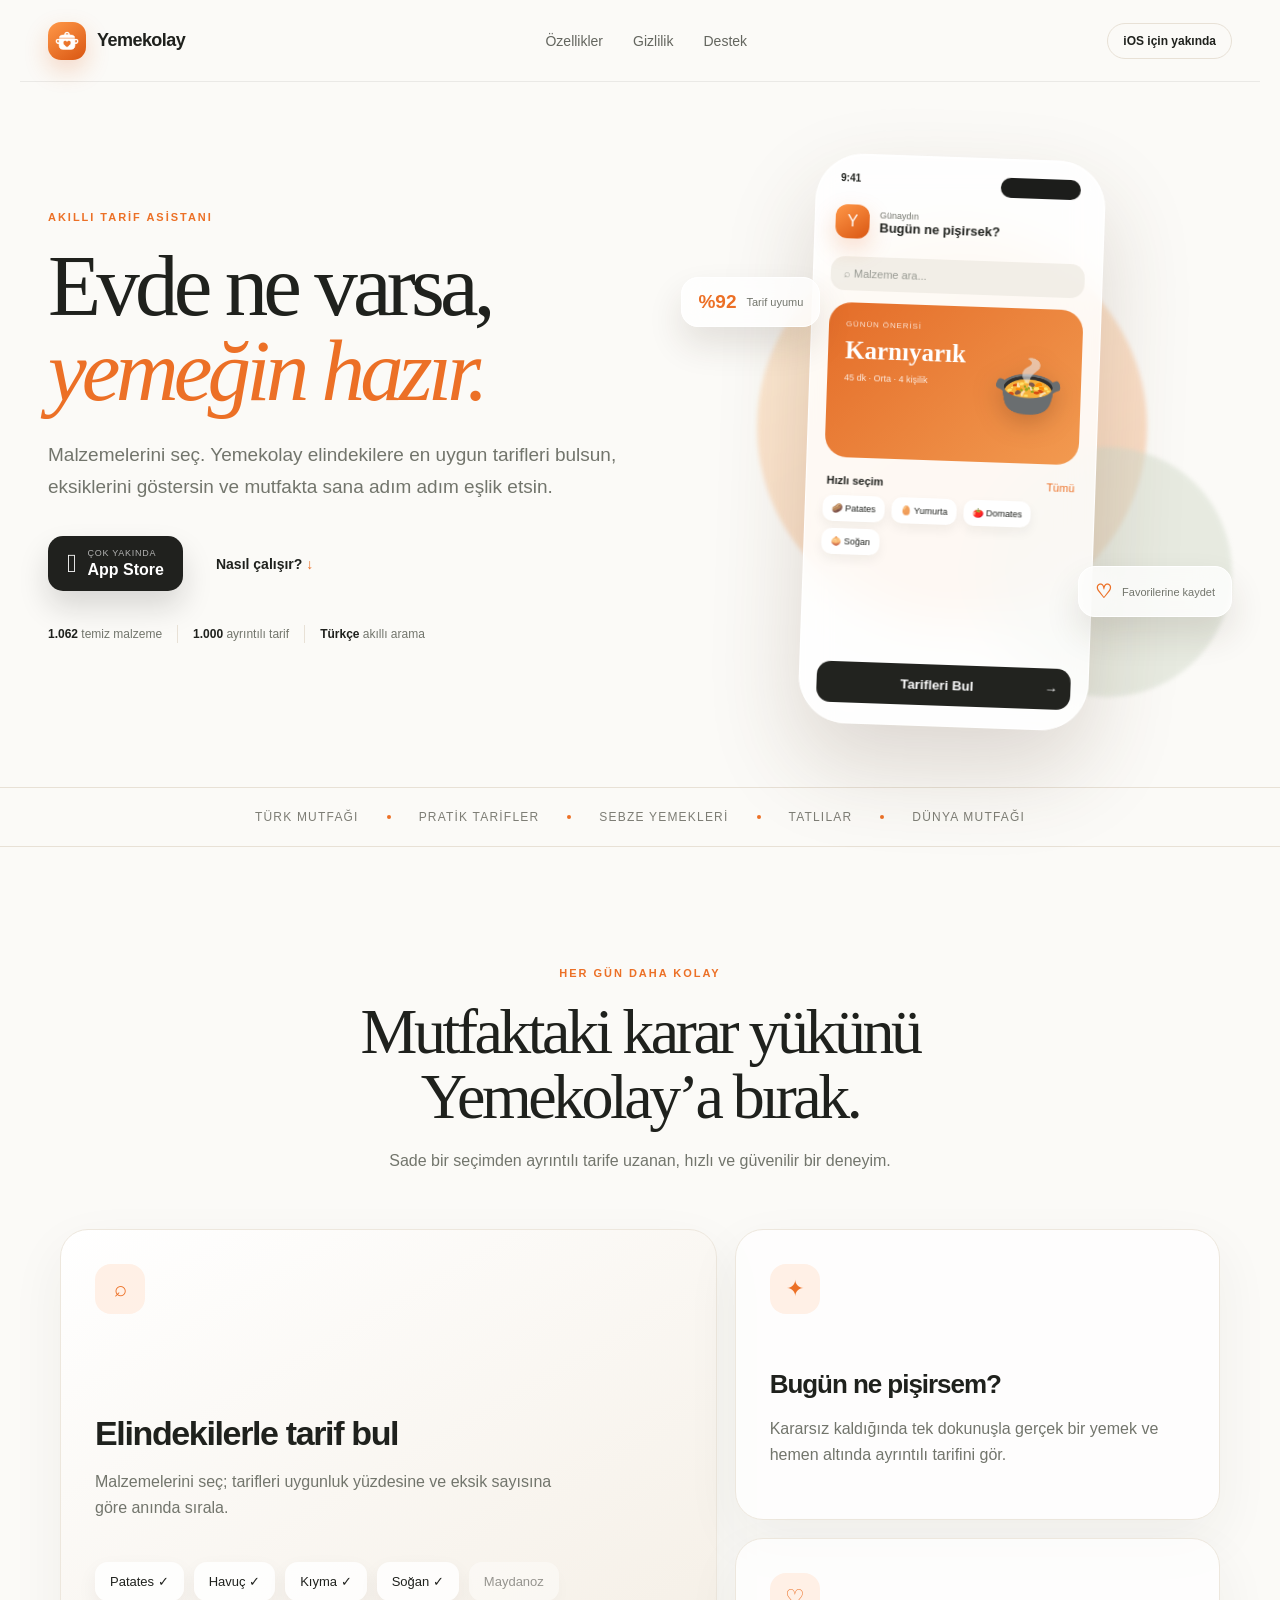
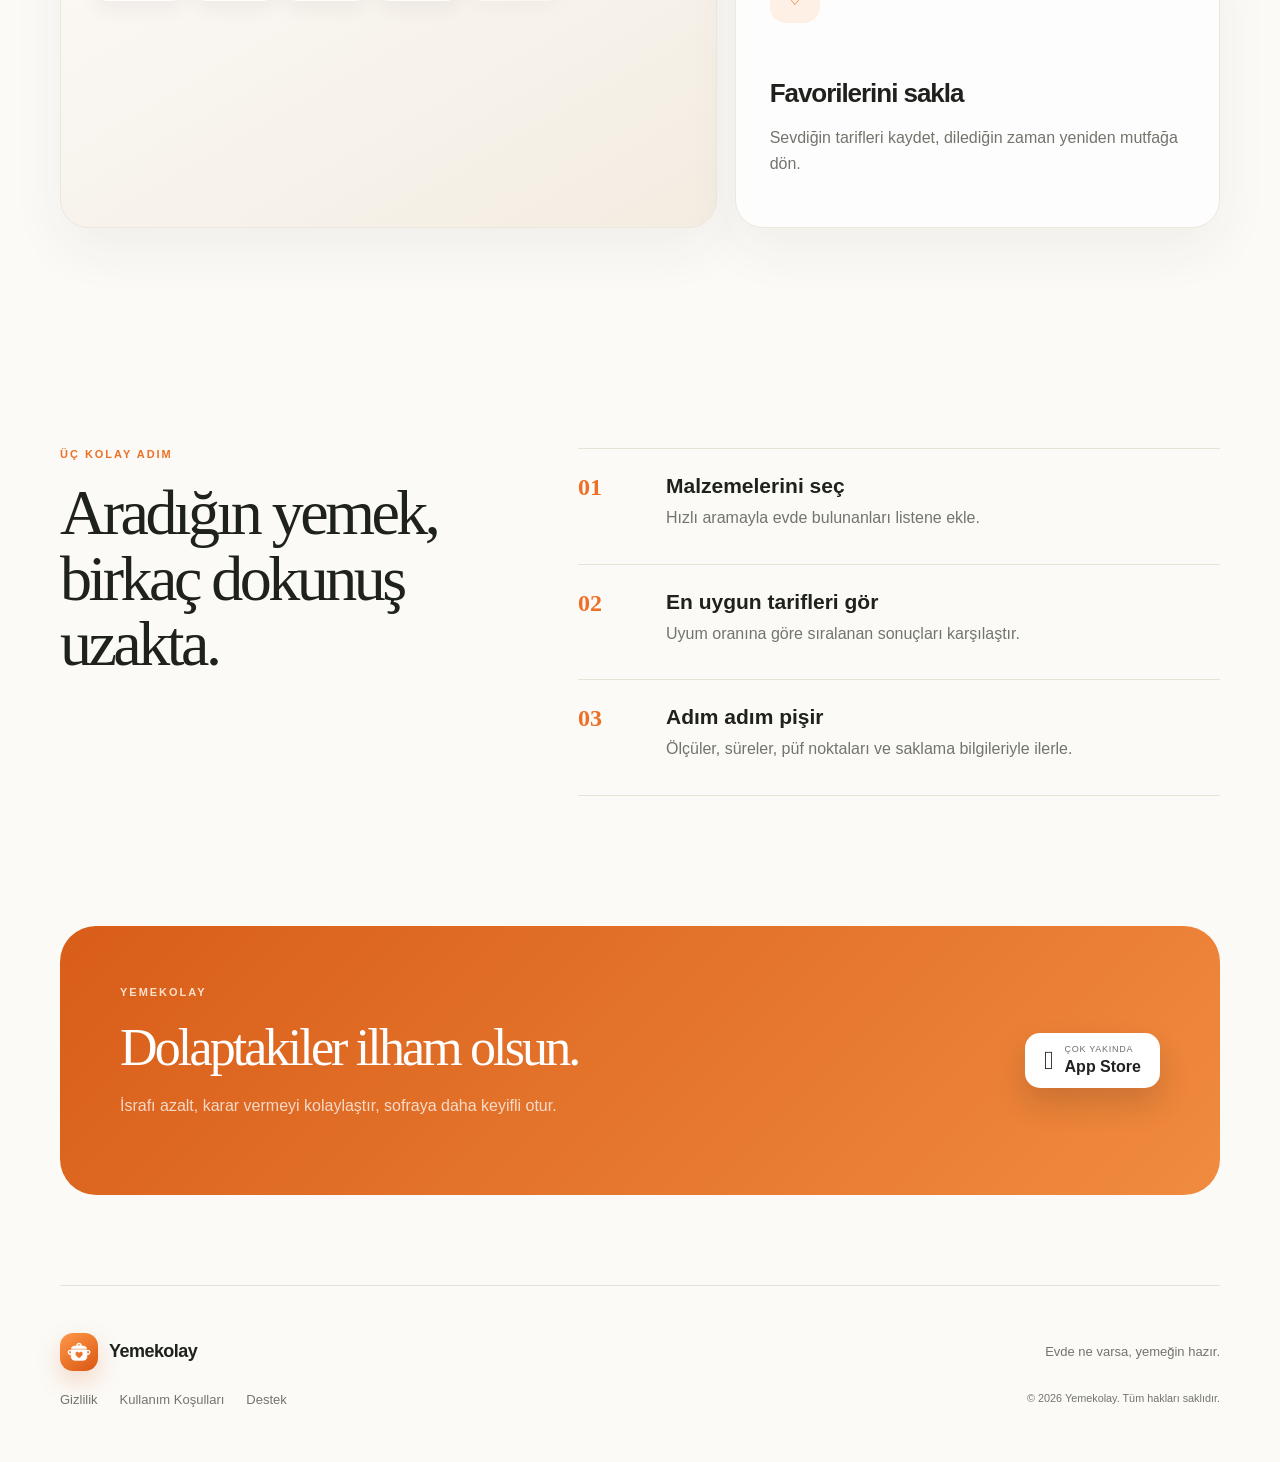
==== docs/index.html @ bd70c804 "Launch corporate GitHub Pages site and brand" ====
<!doctype html>
<html lang="tr">
<head>
  <meta charset="utf-8">
  <meta name="viewport" content="width=device-width,initial-scale=1">
  <title>Yemekolay — Evde ne varsa, yemeğin hazır</title>
  <meta name="description" content="Malzemelerine göre ayrıntılı yemek tarifleri bulan hızlı iOS uygulaması.">
  <meta property="og:title" content="Yemekolay">
  <meta property="og:description" content="Evde ne varsa, yemeğin hazır.">
  <meta property="og:image" content="https://saax444.github.io/Yemekolay/og.png">
  <link rel="icon" href="./assets/yemekolay-logo.png">
  <link rel="stylesheet" href="./styles.css">
  <link rel="stylesheet" href="./logo.css">
</head>
<body>
  <header class="topbar">
    <a class="brand" href="./"><span class="mark"><img src="./assets/yemekolay-logo.png" alt=""></span><span>Yemekolay</span></a>
    <nav aria-label="Ana menü">
      <a href="#ozellikler">Özellikler</a>
      <a href="./privacy/">Gizlilik</a>
      <a href="./support/">Destek</a>
    </nav>
    <span class="nav-pill">iOS için yakında</span>
  </header>

  <main>
    <section class="hero">
      <div class="hero-copy">
        <span class="eyebrow">AKILLI TARİF ASİSTANI</span>
        <h1>Evde ne varsa,<br><em>yemeğin hazır.</em></h1>
        <p>Malzemelerini seç. Yemekolay elindekilere en uygun tarifleri bulsun, eksiklerini göstersin ve mutfakta sana adım adım eşlik etsin.</p>
        <div class="actions">
          <span class="app-button"><b></b><span><small>Çok yakında</small>App Store</span></span>
          <a class="quiet-button" href="#nasil-calisir">Nasıl çalışır? <span>↓</span></a>
        </div>
        <div class="trust-row">
          <span><b>1.062</b> temiz malzeme</span>
          <i></i>
          <span><b>1.000</b> ayrıntılı tarif</span>
          <i></i>
          <span><b>Türkçe</b> akıllı arama</span>
        </div>
      </div>

      <div class="hero-visual" aria-label="Yemekolay uygulama önizlemesi">
        <div class="orb orb-one"></div><div class="orb orb-two"></div>
        <div class="phone">
          <div class="phone-bar"><span>9:41</span><i></i></div>
          <div class="phone-head"><span class="mini-mark">Y</span><div><small>Günaydın</small><b>Bugün ne pişirsek?</b></div></div>
          <div class="search"><span>⌕</span> Malzeme ara...</div>
          <div class="fresh-card">
            <div><small>GÜNÜN ÖNERİSİ</small><strong>Karnıyarık</strong><span>45 dk · Orta · 4 kişilik</span></div>
            <div class="dish">🍲</div>
          </div>
          <div class="section-label"><b>Hızlı seçim</b><span>Tümü</span></div>
          <div class="chips"><span>🥔 Patates</span><span>🥚 Yumurta</span><span>🍅 Domates</span><span>🧅 Soğan</span></div>
          <button>Tarifleri Bul <span>→</span></button>
        </div>
        <div class="float-card match"><b>%92</b><span>Tarif uyumu</span></div>
        <div class="float-card saved"><b>♡</b><span>Favorilerine kaydet</span></div>
      </div>
    </section>

    <section class="category-strip" aria-label="Tarif kategorileri">
      <span>Türk Mutfağı</span><i></i><span>Pratik Tarifler</span><i></i><span>Sebze Yemekleri</span><i></i><span>Tatlılar</span><i></i><span>Dünya Mutfağı</span>
    </section>

    <section class="section shell" id="ozellikler">
      <div class="section-heading">
        <span class="eyebrow">HER GÜN DAHA KOLAY</span>
        <h2>Mutfaktaki karar yükünü<br>Yemekolay’a bırak.</h2>
        <p>Sade bir seçimden ayrıntılı tarife uzanan, hızlı ve güvenilir bir deneyim.</p>
      </div>
      <div class="feature-grid">
        <article class="feature feature-large">
          <span class="feature-icon">⌕</span>
          <h3>Elindekilerle tarif bul</h3>
          <p>Malzemelerini seç; tarifleri uygunluk yüzdesine ve eksik sayısına göre anında sırala.</p>
          <div class="ingredient-cloud"><span>Patates ✓</span><span>Havuç ✓</span><span>Kıyma ✓</span><span>Soğan ✓</span><span>Maydanoz</span></div>
        </article>
        <article class="feature">
          <span class="feature-icon">✦</span>
          <h3>Bugün ne pişirsem?</h3>
          <p>Kararsız kaldığında tek dokunuşla gerçek bir yemek ve hemen altında ayrıntılı tarifini gör.</p>
        </article>
        <article class="feature">
          <span class="feature-icon">♡</span>
          <h3>Favorilerini sakla</h3>
          <p>Sevdiğin tarifleri kaydet, dilediğin zaman yeniden mutfağa dön.</p>
        </article>
      </div>
    </section>

    <section class="flow shell" id="nasil-calisir">
      <div class="flow-copy">
        <span class="eyebrow">ÜÇ KOLAY ADIM</span>
        <h2>Aradığın yemek,<br>birkaç dokunuş uzakta.</h2>
      </div>
      <ol>
        <li><b>01</b><div><strong>Malzemelerini seç</strong><p>Hızlı aramayla evde bulunanları listene ekle.</p></div></li>
        <li><b>02</b><div><strong>En uygun tarifleri gör</strong><p>Uyum oranına göre sıralanan sonuçları karşılaştır.</p></div></li>
        <li><b>03</b><div><strong>Adım adım pişir</strong><p>Ölçüler, süreler, püf noktaları ve saklama bilgileriyle ilerle.</p></div></li>
      </ol>
    </section>

    <section class="closing shell">
      <div><span class="eyebrow">YEMEKOLAY</span><h2>Dolaptakiler ilham olsun.</h2><p>İsrafı azalt, karar vermeyi kolaylaştır, sofraya daha keyifli otur.</p></div>
      <span class="app-button light"><b></b><span><small>Çok yakında</small>App Store</span></span>
    </section>
  </main>

  <footer>
    <a class="brand" href="./"><span class="mark"><img src="./assets/yemekolay-logo.png" alt=""></span><span>Yemekolay</span></a>
    <p>Evde ne varsa, yemeğin hazır.</p>
    <div><a href="./privacy/">Gizlilik</a><a href="./terms/">Kullanım Koşulları</a><a href="./support/">Destek</a></div>
    <small>© 2026 Yemekolay. Tüm hakları saklıdır.</small>
  </footer>
</body>
</html>
---- docs/styles.css ----
:root{--ink:#1f211d;--muted:#72756c;--orange:#ec7026;--cream:#f6f2ea;--line:#e8e1d6;--green:#61735b}*{box-sizing:border-box}html{scroll-behavior:smooth}body{margin:0;background:#fbfaf7;color:var(--ink);font-family:-apple-system,BlinkMacSystemFont,"SF Pro Display","Segoe UI",sans-serif}a{color:inherit;text-decoration:none}.topbar{height:82px;max-width:1240px;margin:auto;padding:0 28px;display:flex;align-items:center;justify-content:space-between;border-bottom:1px solid rgba(45,42,35,.08)}.brand{display:flex;align-items:center;gap:11px;font-weight:760;font-size:18px;letter-spacing:-.03em}.mark,.mini-mark{display:grid;place-items:center;color:#fff;background:linear-gradient(145deg,#ff9848,#d95612);box-shadow:0 10px 24px rgba(224,91,18,.22)}.mark{width:38px;height:38px;border-radius:13px}.topbar nav{display:flex;gap:30px;color:#64665f;font-size:14px}.topbar nav a:hover,footer a:hover{color:var(--orange)}.nav-pill{padding:10px 15px;border:1px solid var(--line);border-radius:100px;font-size:12px;font-weight:650}.hero{min-height:690px;max-width:1240px;margin:auto;padding:75px 28px 90px;display:grid;grid-template-columns:1.02fr .98fr;align-items:center;gap:40px}.eyebrow{display:block;color:var(--orange);font-size:11px;font-weight:800;letter-spacing:.18em;margin-bottom:20px}.hero h1,.section h2,.flow h2,.closing h2,.legal h1{font-family:Georgia,"Times New Roman",serif;font-weight:500;letter-spacing:-.055em}.hero h1{font-size:clamp(58px,6.8vw,94px);line-height:.98;margin:0 0 26px}.hero h1 em{color:var(--orange);font-style:italic}.hero-copy>p{max-width:600px;font-size:19px;line-height:1.65;color:var(--muted)}.actions{display:flex;align-items:center;gap:18px;margin:34px 0}.app-button{display:flex;align-items:center;gap:11px;background:#20211e;color:white;padding:12px 19px;border-radius:15px;box-shadow:0 16px 30px rgba(20,20,17,.15)}.app-button b{font-size:26px}.app-button span{display:flex;flex-direction:column;font-weight:700;line-height:1.05}.app-button small{font-size:9px;text-transform:uppercase;letter-spacing:.08em;font-weight:500;opacity:.65;margin-bottom:4px}.quiet-button{font-size:14px;font-weight:650;padding:15px}.quiet-button span{color:var(--orange)}.trust-row{display:flex;align-items:center;gap:15px;color:var(--muted);font-size:12px}.trust-row b{color:var(--ink)}.trust-row i{height:18px;width:1px;background:var(--line)}.hero-visual{height:540px;position:relative;display:grid;place-items:center}.orb{position:absolute;border-radius:50%;filter:blur(2px)}.orb-one{width:390px;height:390px;background:linear-gradient(145deg,#ffc77d,#f47a2d);opacity:.28}.orb-two{width:250px;height:250px;background:#d7decf;right:0;bottom:0;opacity:.55}.phone{width:290px;height:570px;background:rgba(255,255,255,.78);backdrop-filter:blur(24px);border:1px solid rgba(255,255,255,.9);border-radius:48px;padding:18px 17px;box-shadow:0 40px 90px rgba(83,58,36,.18),inset 0 1px 1px #fff;position:relative;z-index:2;transform:rotate(2deg)}.phone-bar{height:27px;display:flex;justify-content:space-between;padding:0 7px;font-size:10px;font-weight:700}.phone-bar i{width:80px;height:20px;background:#1c1d1b;border-radius:20px}.phone-head{display:flex;align-items:center;gap:10px;margin:5px 3px 18px}.mini-mark{width:34px;height:34px;border-radius:12px}.phone-head div{display:flex;flex-direction:column}.phone-head small{font-size:9px;color:var(--muted)}.phone-head b{font-size:13px}.search{background:rgba(238,234,226,.75);color:#999a93;border-radius:14px;padding:11px 13px;font-size:11px}.fresh-card{height:155px;margin-top:12px;background:linear-gradient(135deg,#e46d29,#f29a50);color:white;border-radius:22px;padding:17px;display:flex;justify-content:space-between;overflow:hidden}.fresh-card>div:first-child{display:flex;flex-direction:column;z-index:1}.fresh-card small{font-size:8px;letter-spacing:.11em;opacity:.78}.fresh-card strong{font-family:Georgia,serif;font-size:25px;margin:8px 0}.fresh-card span{font-size:9px;opacity:.85}.dish{font-size:58px;align-self:center;filter:drop-shadow(0 8px 12px rgba(70,30,10,.25))}.section-label{display:flex;justify-content:space-between;margin:17px 3px 9px;font-size:11px}.section-label span{color:var(--orange)}.chips{display:flex;flex-wrap:wrap;gap:7px}.chips span{background:white;padding:8px 9px;border-radius:10px;font-size:9px;box-shadow:0 5px 12px rgba(30,28,23,.06)}.phone button{border:0;background:#22231f;color:#fff;border-radius:14px;width:calc(100% - 34px);padding:13px;position:absolute;bottom:20px;font-weight:700}.phone button span{float:right}.float-card{position:absolute;z-index:3;background:rgba(255,255,255,.78);border:1px solid #fff;backdrop-filter:blur(16px);border-radius:17px;padding:13px 16px;box-shadow:0 18px 35px rgba(55,40,28,.12);display:flex;align-items:center;gap:10px;font-size:11px}.float-card b{font-size:19px;color:var(--orange)}.float-card span{color:var(--muted)}.match{left:10px;top:120px}.saved{right:0;bottom:80px}.category-strip{border-top:1px solid var(--line);border-bottom:1px solid var(--line);padding:22px 20px;display:flex;justify-content:center;gap:28px;color:#7d7d75;font-size:12px;text-transform:uppercase;letter-spacing:.1em;overflow:hidden;white-space:nowrap}.category-strip i{width:4px;height:4px;background:var(--orange);border-radius:50%;align-self:center}.shell{width:min(1160px,calc(100% - 48px));margin:auto}.section{padding:120px 0}.section-heading{text-align:center;max-width:760px;margin:0 auto 55px}.section h2,.flow h2{font-size:clamp(44px,5vw,68px);line-height:1.02;margin:0 0 18px}.section-heading p,.feature p,.flow p,.closing p{color:var(--muted);line-height:1.65}.feature-grid{display:grid;grid-template-columns:1.15fr .85fr;gap:18px}.feature{min-height:290px;padding:34px;border-radius:28px;background:rgba(255,255,255,.72);border:1px solid #ede7dd;box-shadow:0 20px 55px rgba(51,43,31,.06)}.feature-large{grid-row:span 2;min-height:598px;background:linear-gradient(150deg,#fff,#f3ece1)}.feature-icon{display:grid;place-items:center;width:50px;height:50px;background:#fff0e6;color:var(--orange);border-radius:16px;font-size:22px}.feature h3{font-size:26px;letter-spacing:-.04em;margin:55px 0 12px}.feature-large h3{font-size:34px;margin-top:100px}.feature p{max-width:480px}.ingredient-cloud{margin-top:40px;display:flex;flex-wrap:wrap;gap:10px}.ingredient-cloud span{padding:12px 15px;border-radius:13px;background:rgba(255,255,255,.85);font-size:13px;box-shadow:0 8px 20px rgba(44,36,26,.06)}.ingredient-cloud span:last-child{opacity:.45}.flow{padding:100px 0 130px;display:grid;grid-template-columns:.8fr 1.2fr;gap:90px}.flow ol{margin:0;padding:0;list-style:none}.flow li{display:grid;grid-template-columns:70px 1fr;gap:18px;padding:25px 0;border-top:1px solid var(--line)}.flow li:last-child{border-bottom:1px solid var(--line)}.flow li>b{font-family:Georgia,serif;color:var(--orange);font-size:24px}.flow strong{font-size:21px}.flow p{margin:7px 0}.closing{margin-bottom:90px;padding:60px;border-radius:36px;background:linear-gradient(135deg,#d85d19,#f08b3f);color:white;display:flex;align-items:center;justify-content:space-between}.closing .eyebrow{color:#ffe0cc}.closing h2{font-size:52px;margin:0 0 10px}.closing p{color:rgba(255,255,255,.75)}.app-button.light{background:white;color:#222}.legal{padding:80px 0 120px}.legal h1{font-size:clamp(48px,7vw,76px);margin:12px 0}.legal .updated{color:var(--muted)}.legal article{margin-top:45px;background:white;border:1px solid var(--line);border-radius:30px;padding:clamp(26px,5vw,60px);box-shadow:0 20px 50px rgba(50,42,31,.05)}.legal h2{font-size:22px;margin:34px 0 8px}.legal h2:first-child{margin-top:0}.legal p,.legal li{color:var(--muted);line-height:1.75}.text-link{color:var(--orange);font-weight:700}footer{max-width:1160px;margin:auto;padding:45px 0 55px;border-top:1px solid var(--line);display:grid;grid-template-columns:1fr 1fr;gap:20px;color:var(--muted);font-size:13px}footer .brand{color:var(--ink)}footer>p{text-align:right}footer>div{display:flex;gap:22px}footer>small{text-align:right}@media(max-width:850px){.topbar nav{display:none}.hero{grid-template-columns:1fr;padding-top:60px;text-align:center}.hero-copy>p{margin-inline:auto}.actions,.trust-row{justify-content:center}.hero-visual{margin-top:20px}.feature-grid,.flow{grid-template-columns:1fr}.feature-large{min-height:480px}.flow{gap:35px}.closing{flex-direction:column;text-align:center;gap:25px}.category-strip{justify-content:flex-start}}@media(max-width:560px){.topbar{padding:0 18px}.nav-pill{display:none}.hero{padding-inline:20px}.hero h1{font-size:52px}.trust-row{flex-wrap:wrap}.trust-row i{display:none}.hero-visual{height:510px;transform:scale(.88)}.phone{transform:none}.float-card{display:none}.shell{width:calc(100% - 32px)}.section{padding:85px 0}.feature{padding:26px}.feature-large h3{margin-top:65px}.flow{padding:80px 0}.closing{padding:40px 22px}.closing h2{font-size:40px}footer{width:calc(100% - 32px);grid-template-columns:1fr}footer>p,footer>small{text-align:left}}
---- docs/logo.css ----
.mark img {
  width: 28px;
  height: 28px;
  object-fit: contain;
  filter: brightness(0) invert(1);
}
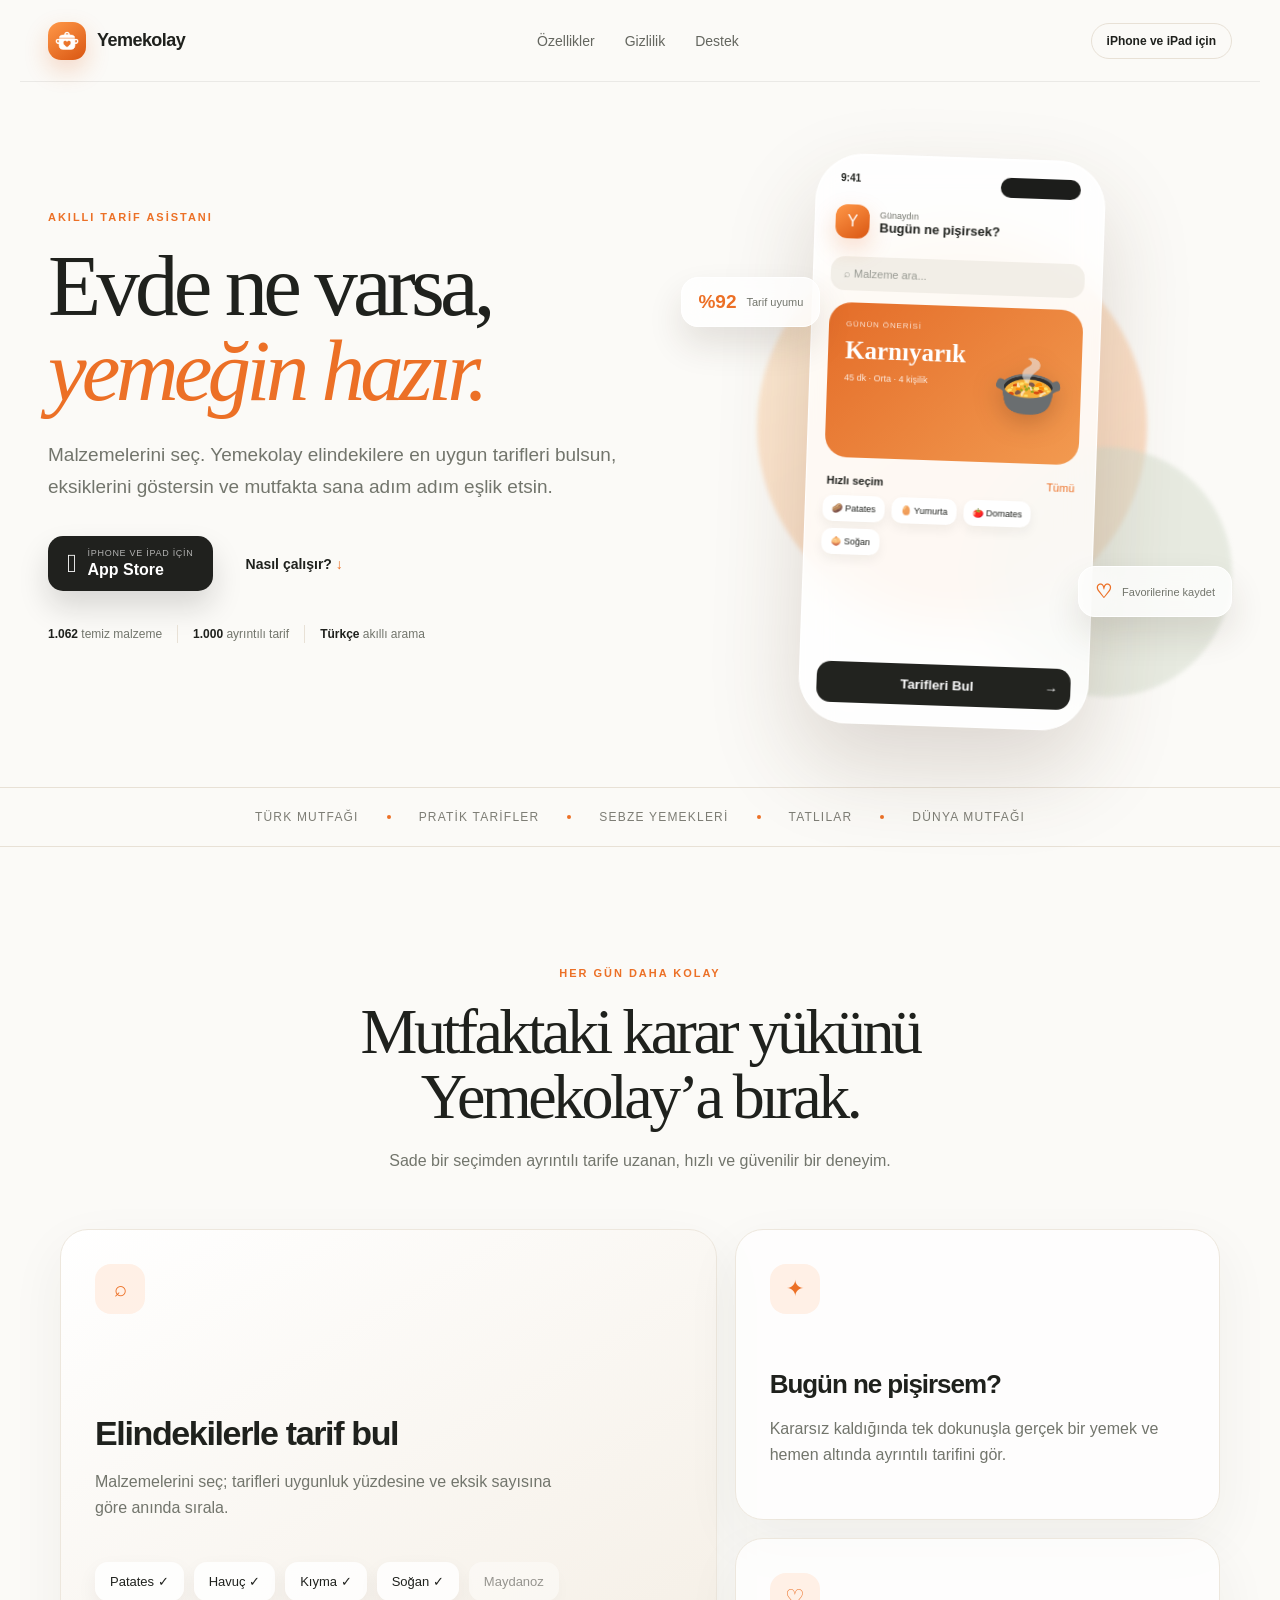
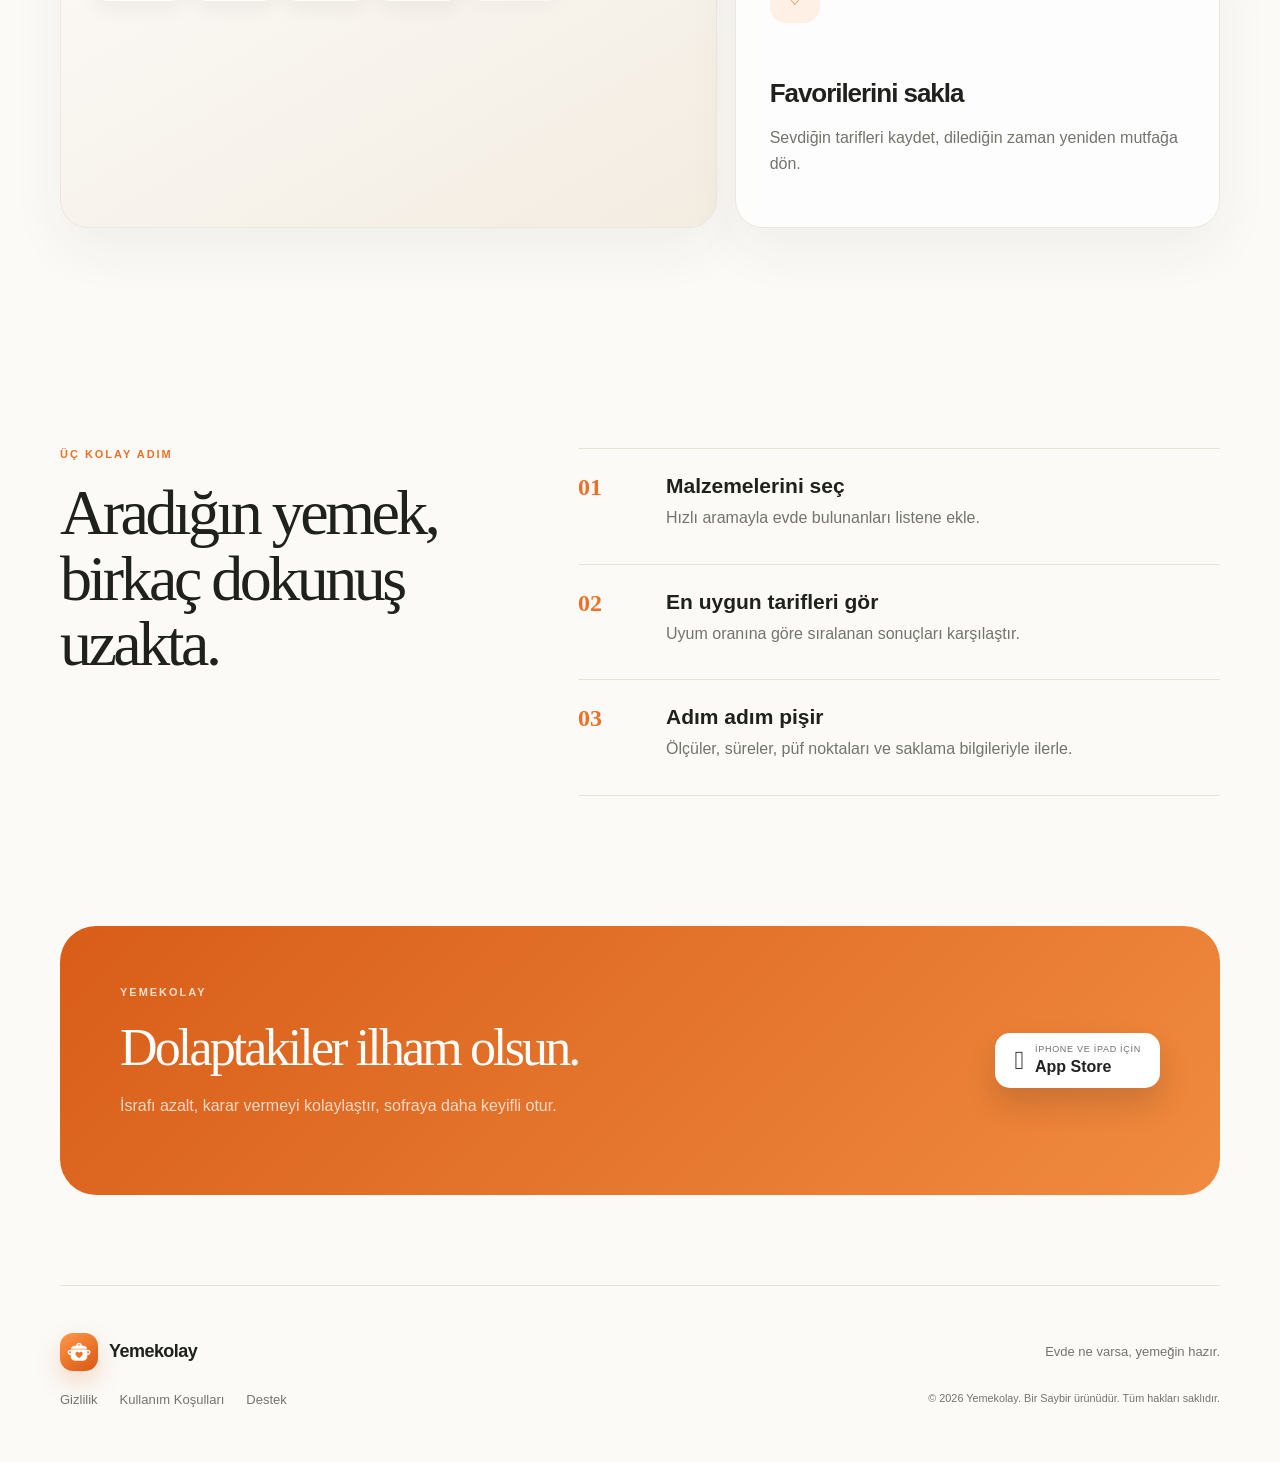
==== commit b9421be1: "Refine plans search ingredients and recipe consistency" ====
--- a/docs/index.html
+++ b/docs/index.html
@@ -20,7 +20,7 @@
       <a href="./privacy/">Gizlilik</a>
       <a href="./support/">Destek</a>
     </nav>
-    <span class="nav-pill">iOS için yakında</span>
+    <span class="nav-pill">iPhone ve iPad için</span>
   </header>
 
   <main>
@@ -30,7 +30,7 @@
         <h1>Evde ne varsa,<br><em>yemeğin hazır.</em></h1>
         <p>Malzemelerini seç. Yemekolay elindekilere en uygun tarifleri bulsun, eksiklerini göstersin ve mutfakta sana adım adım eşlik etsin.</p>
         <div class="actions">
-          <span class="app-button"><b></b><span><small>Çok yakında</small>App Store</span></span>
+          <span class="app-button"><b></b><span><small>iPhone ve iPad için</small>App Store</span></span>
           <a class="quiet-button" href="#nasil-calisir">Nasıl çalışır? <span>↓</span></a>
         </div>
         <div class="trust-row">
@@ -105,7 +105,7 @@
 
     <section class="closing shell">
       <div><span class="eyebrow">YEMEKOLAY</span><h2>Dolaptakiler ilham olsun.</h2><p>İsrafı azalt, karar vermeyi kolaylaştır, sofraya daha keyifli otur.</p></div>
-      <span class="app-button light"><b></b><span><small>Çok yakında</small>App Store</span></span>
+      <span class="app-button light"><b></b><span><small>iPhone ve iPad için</small>App Store</span></span>
     </section>
   </main>
 
@@ -113,7 +113,7 @@
     <a class="brand" href="./"><span class="mark"><img src="./assets/yemekolay-logo.png" alt=""></span><span>Yemekolay</span></a>
     <p>Evde ne varsa, yemeğin hazır.</p>
     <div><a href="./privacy/">Gizlilik</a><a href="./terms/">Kullanım Koşulları</a><a href="./support/">Destek</a></div>
-    <small>© 2026 Yemekolay. Tüm hakları saklıdır.</small>
+    <small>© 2026 Yemekolay. Bir Saybir ürünüdür. Tüm hakları saklıdır.</small>
   </footer>
 </body>
 </html>
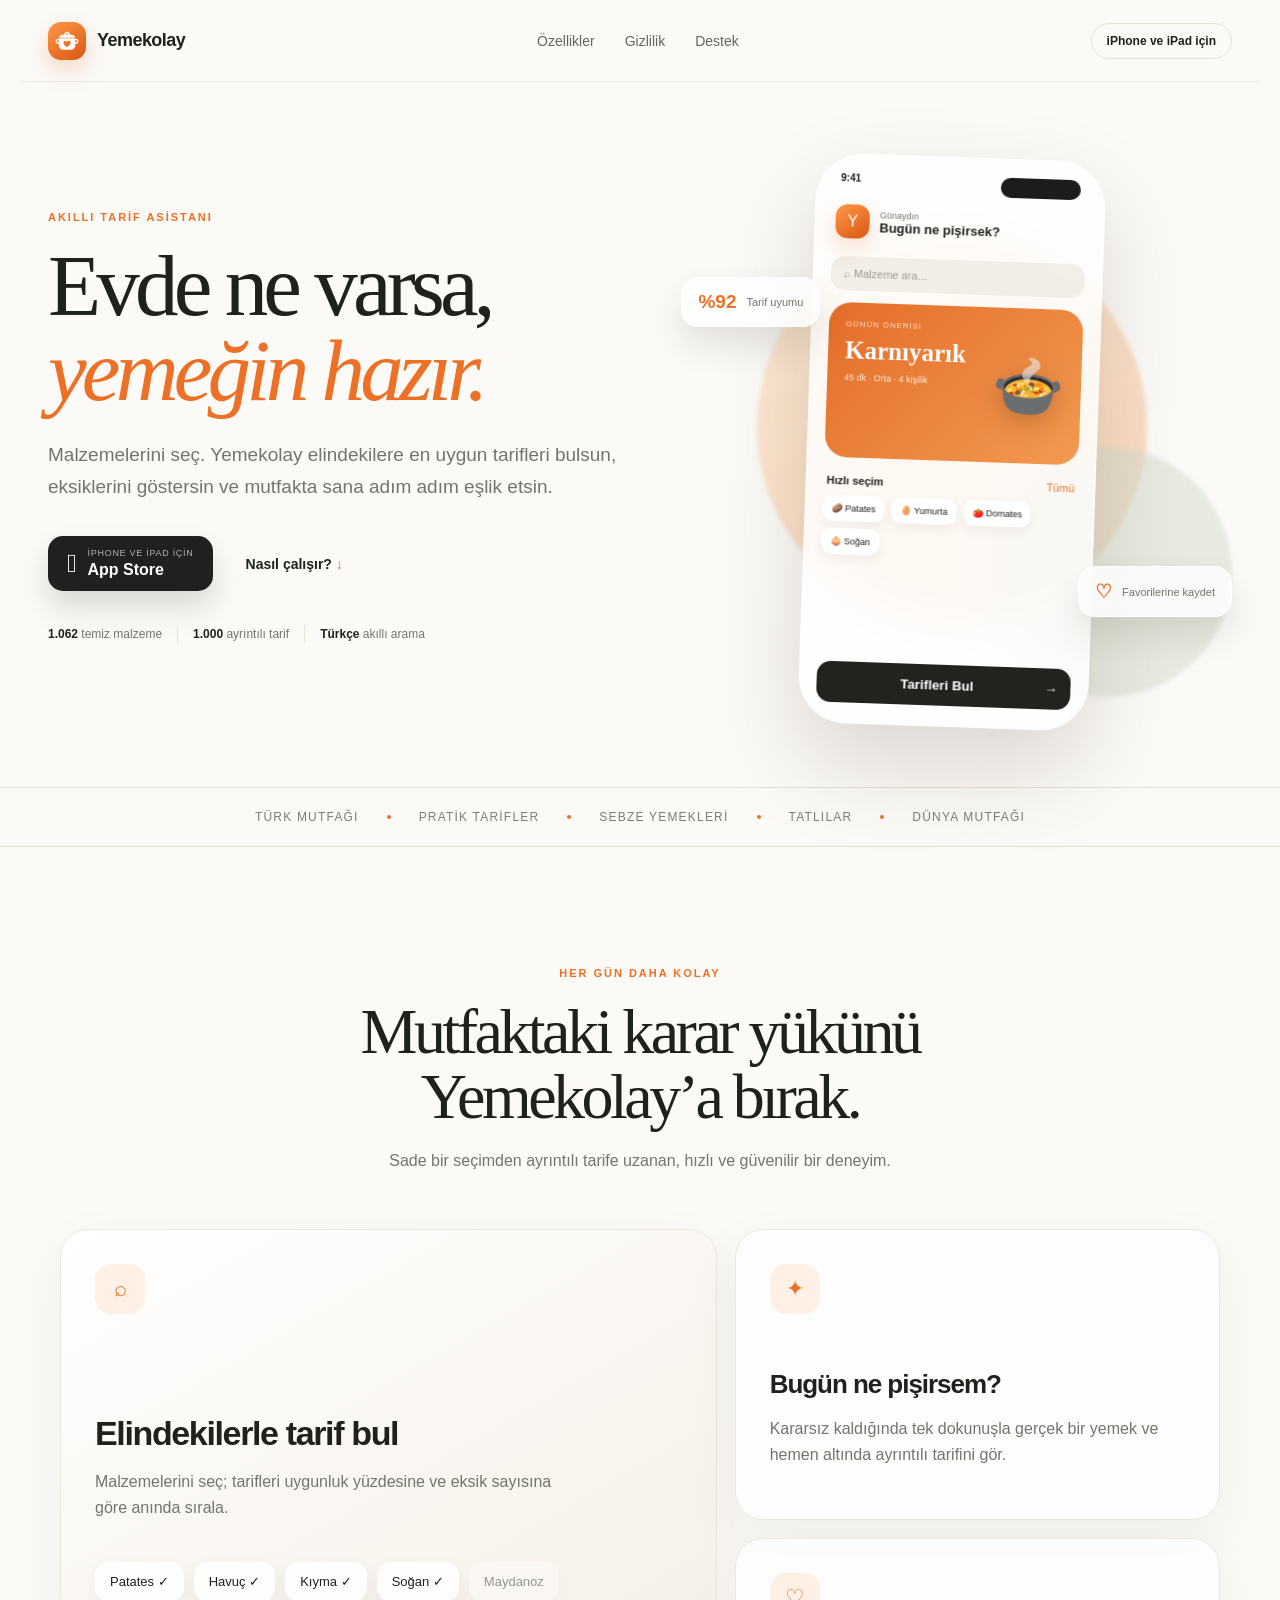
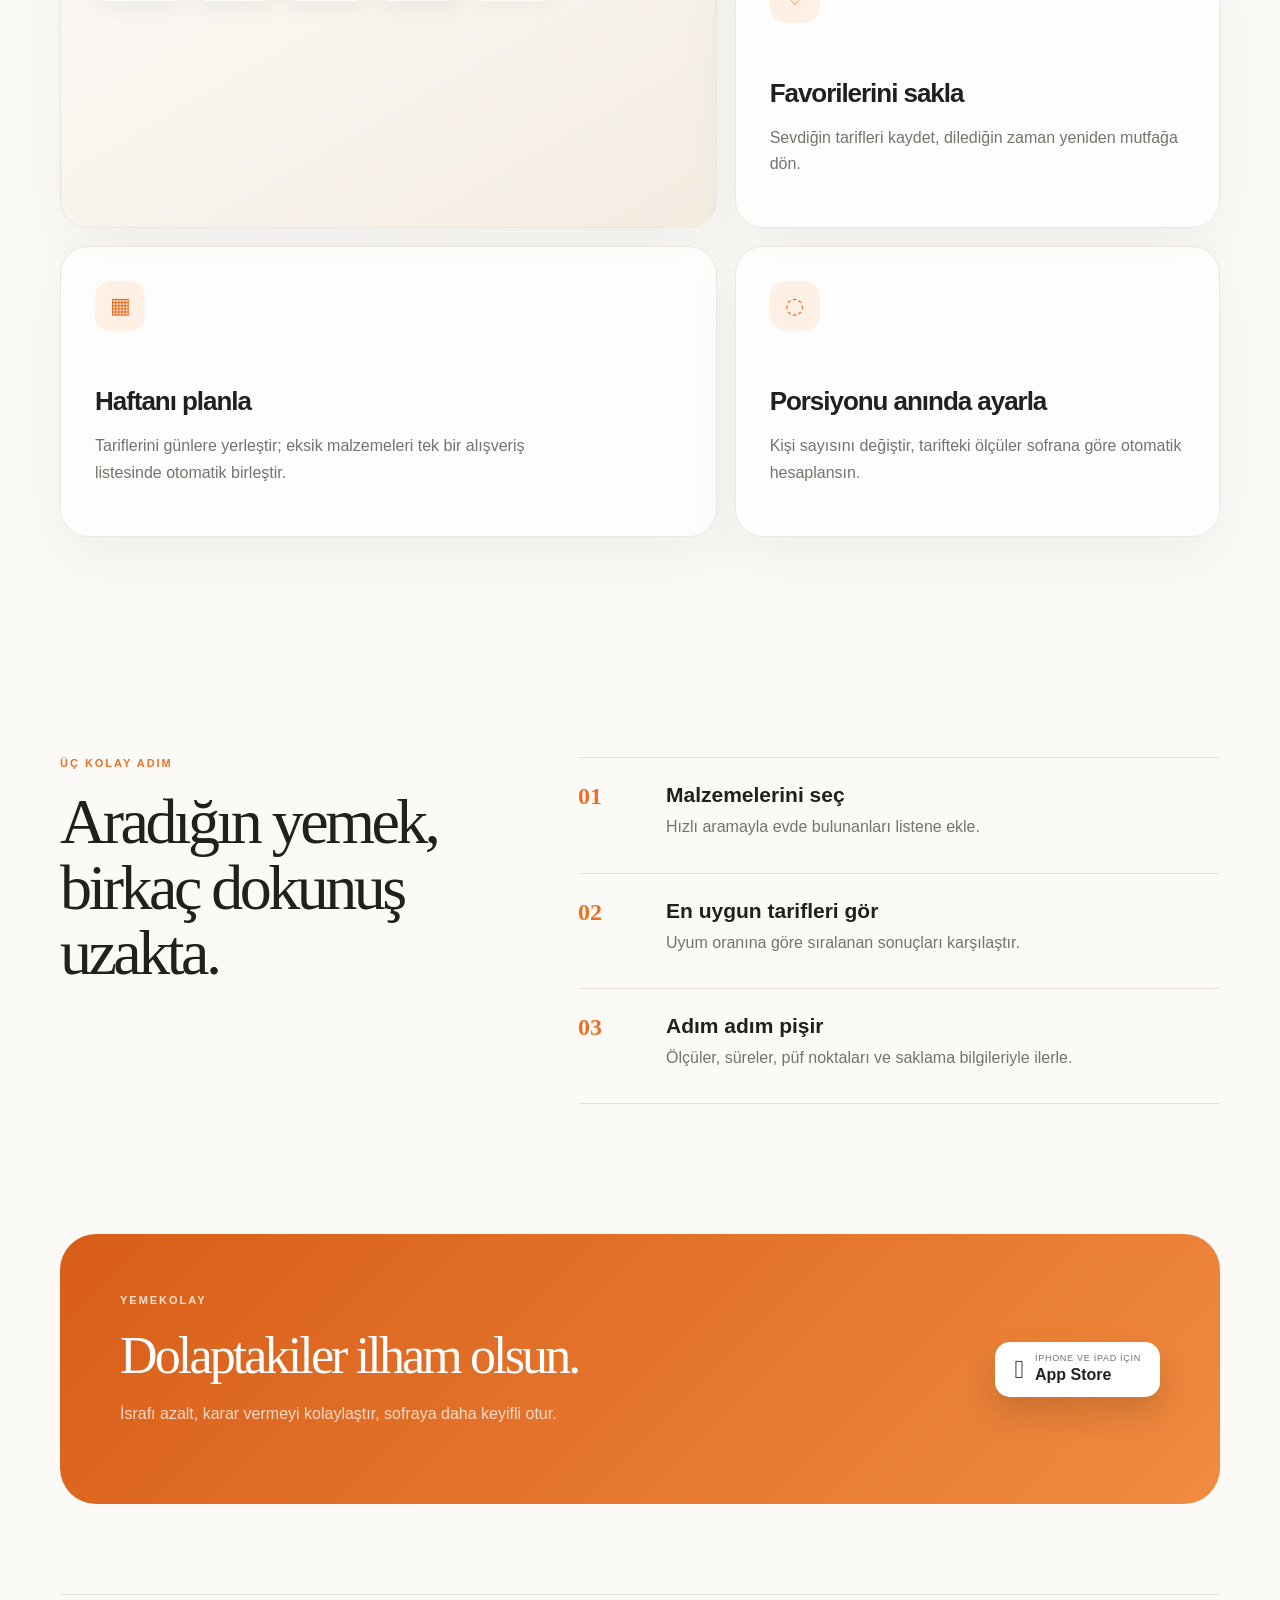
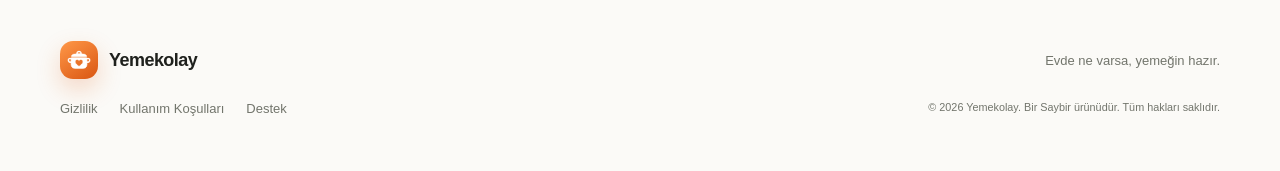
==== commit 7f073b07: "Add premium meal planning and smart kitchen tools" ====
--- a/docs/index.html
+++ b/docs/index.html
@@ -88,6 +88,16 @@
           <h3>Favorilerini sakla</h3>
           <p>Sevdiğin tarifleri kaydet, dilediğin zaman yeniden mutfağa dön.</p>
         </article>
+        <article class="feature">
+          <span class="feature-icon">▦</span>
+          <h3>Haftanı planla</h3>
+          <p>Tariflerini günlere yerleştir; eksik malzemeleri tek bir alışveriş listesinde otomatik birleştir.</p>
+        </article>
+        <article class="feature">
+          <span class="feature-icon">◌</span>
+          <h3>Porsiyonu anında ayarla</h3>
+          <p>Kişi sayısını değiştir, tarifteki ölçüler sofrana göre otomatik hesaplansın.</p>
+        </article>
       </div>
     </section>
 
